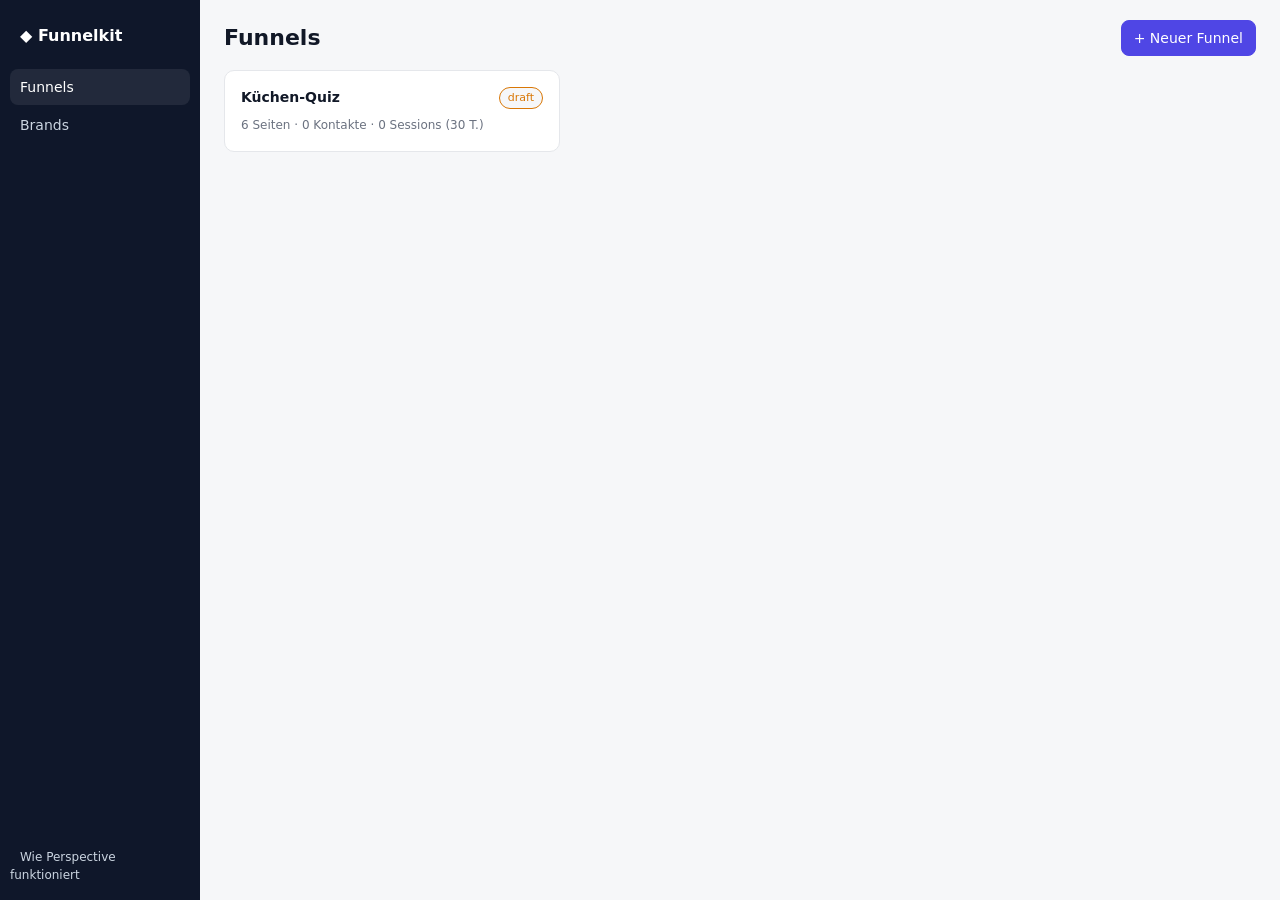
==== app/index.html @ 0e73f306 "Add Perspective reverse-engineering notes and Funnelkit clone EVIDENCE.md documents Perspective's da" ====
<!DOCTYPE html>
<html lang="de">
<head>
<meta charset="UTF-8">
<meta name="viewport" content="width=device-width, initial-scale=1">
<title>Funnelkit</title>
<link rel="stylesheet" href="styles.css">
</head>
<body>
<div id="app"></div>
<div id="toast" role="status" hidden></div>
<script src="runtime.js"></script>
<script src="app.js"></script>
</body>
</html>
---- app/styles.css ----
:root {
  --bg: #f6f7f9; --panel: #ffffff; --fg: #111827; --muted: #6b7280; --line: #e5e7eb;
  --accent: #4f46e5; --accent-fg: #ffffff; --danger: #dc2626; --ok: #059669; --warn: #d97706;
  --side: #0f172a; --side-fg: #cbd5e1; --r: 10px;
}
@media (prefers-color-scheme: dark) {
  :root { --bg: #0b0f17; --panel: #131a26; --fg: #e5e7eb; --muted: #94a3b8; --line: #243042; --side: #070a10; --accent: #818cf8; --accent-fg: #0b0f17; }
}
* { box-sizing: border-box; }
html, body { margin: 0; background: var(--bg); color: var(--fg); font: 14px/1.45 Inter, system-ui, -apple-system, "Segoe UI", sans-serif; }
#app { display: flex; min-height: 100vh; }
a { color: inherit; }
h1 { font-size: 22px; margin: 2px 0; outline: none; }
.muted { color: var(--muted); } .small { font-size: 12px; } .nowrap { white-space: nowrap; }
.row { display: flex; gap: 8px; align-items: center; flex-wrap: wrap; } .between { justify-content: space-between; } .grow { flex: 1; }

.side { width: 200px; flex-shrink: 0; background: var(--side); color: var(--side-fg); display: flex; flex-direction: column; padding: 16px 10px; gap: 2px; position: sticky; top: 0; height: 100vh; }
.side a { text-decoration: none; padding: 8px 10px; border-radius: 8px; }
.side a.on, .side a:hover { background: rgba(255,255,255,.08); color: #fff; }
.side .logo { font-weight: 800; color: #fff; font-size: 16px; margin-bottom: 12px; }
.side-foot { margin-top: auto; font-size: 12px; }
.main { flex: 1; min-width: 0; padding: 20px 24px 40px; }
.top { display: flex; justify-content: space-between; align-items: flex-end; gap: 12px; flex-wrap: wrap; margin-bottom: 14px; }

.btn { font: inherit; border: 1px solid var(--line); background: var(--panel); color: var(--fg); padding: 7px 12px; border-radius: 8px; cursor: pointer; text-decoration: none; display: inline-block; }
.btn:hover { border-color: var(--accent); }
.btn.primary { background: var(--accent); color: var(--accent-fg); border-color: var(--accent); }
.btn.ghost { background: transparent; border-style: dashed; }
.btn.sm { padding: 4px 9px; font-size: 12px; } .btn.full { width: 100%; margin-top: 8px; }
.btn.danger { color: var(--danger); }
.icon { border: 0; background: none; color: var(--muted); cursor: pointer; padding: 2px 6px; border-radius: 6px; font: inherit; }
.icon:hover { background: var(--bg); color: var(--fg); } .icon.danger:hover { color: var(--danger); }
.pill { font-size: 11px; padding: 2px 8px; border-radius: 99px; background: var(--bg); border: 1px solid var(--line); text-transform: lowercase; }
.pill.live, .pill.sent { color: var(--ok); border-color: currentColor; }
.pill.draft, .pill.scheduled { color: var(--warn); border-color: currentColor; }
.tag { font-size: 10px; text-transform: uppercase; letter-spacing: .06em; color: var(--muted); background: var(--bg); padding: 1px 6px; border-radius: 4px; }

.grid { display: grid; grid-template-columns: repeat(auto-fill, minmax(260px, 1fr)); gap: 12px; }
.fcard { background: var(--panel); border: 1px solid var(--line); border-radius: var(--r); padding: 16px; text-decoration: none; display: flex; flex-direction: column; gap: 8px; }
.fcard:hover { border-color: var(--accent); }
.fcard-top { display: flex; justify-content: space-between; gap: 8px; }

.tabs { display: flex; gap: 4px; border-bottom: 1px solid var(--line); margin-bottom: 16px; overflow-x: auto; }
.tabs a { padding: 8px 12px; text-decoration: none; color: var(--muted); border-bottom: 2px solid transparent; white-space: nowrap; }
.tabs a.on { color: var(--fg); border-color: var(--accent); }

.panel { background: var(--panel); border: 1px solid var(--line); border-radius: var(--r); padding: 14px; margin-bottom: 14px; }
.panel-h { font-weight: 600; margin-bottom: 10px; }
.editor { display: grid; grid-template-columns: 200px minmax(0, 1fr) 380px; gap: 14px; align-items: start; }
.editor .panel { margin: 0; }
.page-item { padding: 7px 9px; border-radius: 7px; cursor: pointer; display: flex; justify-content: space-between; gap: 6px; }
.page-item:hover { background: var(--bg); } .page-item.on { background: var(--accent); color: var(--accent-fg); }
.page-item.on .tag { background: rgba(255,255,255,.2); color: inherit; }
.block, .step { border: 1px solid var(--line); border-radius: 8px; padding: 10px; margin: 10px 0; display: flex; flex-direction: column; gap: 8px; }
.step { flex-direction: row; } .step-n { width: 24px; height: 24px; border-radius: 50%; background: var(--accent); color: var(--accent-fg); display: grid; place-items: center; font-size: 12px; flex-shrink: 0; }
.step .grow { display: flex; flex-direction: column; gap: 8px; }
.block-h { display: flex; justify-content: space-between; align-items: center; }
.fld { display: flex; flex-direction: column; gap: 3px; flex: 1; min-width: 110px; }
.fld span { font-size: 11px; color: var(--muted); }
input, select, textarea { font: inherit; color: var(--fg); background: var(--bg); border: 1px solid var(--line); border-radius: 7px; padding: 6px 8px; min-width: 0; }
input:focus, select:focus, textarea:focus { outline: 2px solid var(--accent); outline-offset: -1px; }
input[type=checkbox] { padding: 0; }
input[type=color] { padding: 2px; height: 34px; }
input.inline { background: transparent; border-color: transparent; } input.inline:hover { border-color: var(--line); }
input.strong { font-weight: 600; font-size: 15px; }
.opt-row { flex-wrap: nowrap; } .opt-row input:not(.pts) { flex: 1; } .opt-row .pts { width: 56px; flex: none; } .opt-row select { max-width: 140px; }
.checks label { display: flex; gap: 4px; align-items: center; }
.add-row { display: flex; flex-wrap: wrap; gap: 6px; margin-top: 8px; }
.preview { position: sticky; top: 16px; }
.phone { border: 8px solid #111827; border-radius: 28px; overflow: hidden; height: 640px; background: #fff; }
.phone iframe { width: 100%; height: 100%; border: 0; display: block; }

.table-wrap { overflow-x: auto; background: var(--panel); border: 1px solid var(--line); border-radius: var(--r); }
table { border-collapse: collapse; width: 100%; font-size: 13px; }
th, td { text-align: left; padding: 8px 10px; border-bottom: 1px solid var(--line); vertical-align: top; }
th { color: var(--muted); font-weight: 500; white-space: nowrap; background: var(--bg); }
.empty { padding: 40px; text-align: center; color: var(--muted); background: var(--panel); border: 1px dashed var(--line); border-radius: var(--r); }

.kpis { display: grid; grid-template-columns: repeat(4, 1fr); gap: 12px; margin: 14px 0; }
.kpi { background: var(--panel); border: 1px solid var(--line); border-radius: var(--r); padding: 14px; }
.kpi-v { font-size: 26px; font-weight: 700; font-variant-numeric: tabular-nums; }
.funnel-chart { display: flex; gap: 8px; align-items: flex-end; overflow-x: auto; padding-bottom: 4px; }
.fc-col { flex: 1; min-width: 72px; display: flex; flex-direction: column; align-items: center; gap: 2px; text-align: center; }
.fc-bar { height: 160px; width: 100%; display: flex; align-items: flex-end; background: var(--bg); border-radius: 6px; overflow: hidden; }
.fc-bar i { display: block; width: 100%; background: var(--accent); border-radius: 6px 6px 0 0; min-height: 2px; }
.fc-rel { font-size: 11px; color: var(--muted); }
.cols3 { display: grid; grid-template-columns: repeat(3, 1fr); gap: 14px; }
.hbar { display: grid; grid-template-columns: minmax(70px, 40%) 1fr 32px; gap: 8px; align-items: center; font-size: 12px; margin: 6px 0; }
.hbar span { overflow: hidden; text-overflow: ellipsis; white-space: nowrap; }
.hbar div { background: var(--bg); height: 8px; border-radius: 4px; } .hbar i { display: block; height: 100%; background: var(--accent); border-radius: 4px; }
.hbar b { text-align: right; font-variant-numeric: tabular-nums; }
.log { list-style: none; padding: 0; margin: 8px 0 0; display: flex; flex-direction: column; gap: 8px; font-size: 12px; }
.log pre { white-space: pre-wrap; background: var(--bg); padding: 8px; border-radius: 6px; margin: 4px 0 0; font: inherit; }
.brand-grid { display: grid; grid-template-columns: repeat(auto-fill, minmax(150px, 1fr)); gap: 10px; }
.swatches { display: flex; gap: 6px; margin-top: 10px; } .swatches i { width: 28px; height: 28px; border-radius: 6px; border: 1px solid var(--line); }

body.live #app { display: block; } body.live #live { width: 100vw; height: 100vh; border: 0; display: block; }
#toast { position: fixed; bottom: 20px; left: 50%; transform: translateX(-50%); background: var(--fg); color: var(--bg); padding: 9px 16px; border-radius: 8px; z-index: 10; }

@media (max-width: 1100px) { .editor { grid-template-columns: 180px minmax(0, 1fr); } .preview { grid-column: 1 / -1; position: static; } .phone { max-width: 400px; margin: 0 auto; } }
@media (max-width: 760px) {
  #app { flex-direction: column; }
  .side { width: auto; height: auto; position: static; flex-direction: row; flex-wrap: wrap; align-items: center; padding: 10px 16px; }
  .side .logo { margin: 0 8px 0 0; } .side-foot { margin: 0 0 0 auto; }
  .main { padding: 16px; }
  .editor, .cols3 { grid-template-columns: 1fr; } .kpis { grid-template-columns: repeat(2, 1fr); }
}
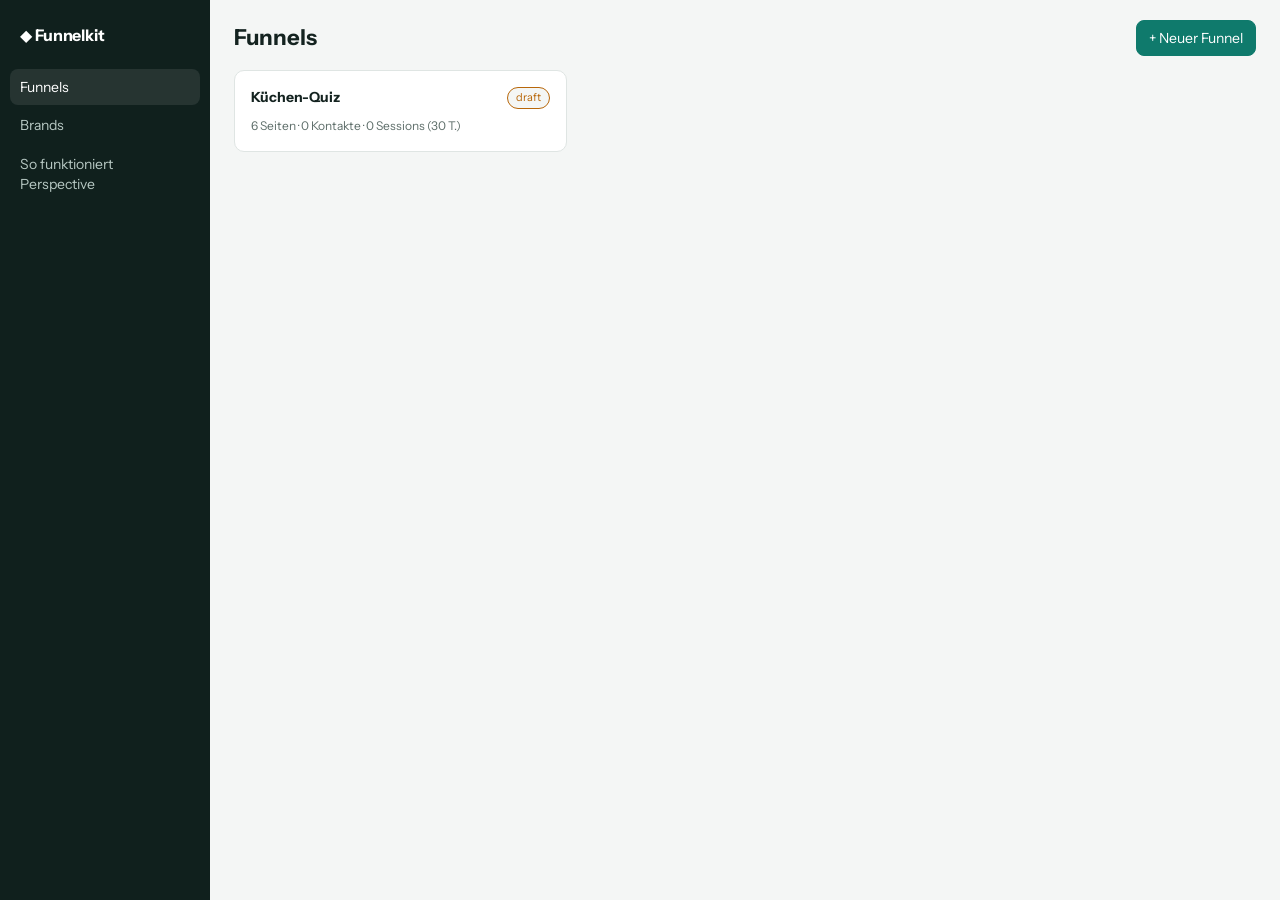
==== commit bf7ba813: "Make Funnelkit publishable as an artifact In-memory routing instead of #/paths, two-click deletes in" ====
--- a/app/index.html
+++ b/app/index.html
@@ -4,11 +4,14 @@
 <meta charset="UTF-8">
 <meta name="viewport" content="width=device-width, initial-scale=1">
 <title>Funnelkit</title>
+<link rel="preconnect" href="https://fonts.googleapis.com">
+<link rel="stylesheet" href="https://fonts.googleapis.com/css2?family=Instrument+Sans:wght@400;500;600;700&family=JetBrains+Mono:wght@400;500&display=swap">
 <link rel="stylesheet" href="styles.css">
 </head>
 <body>
 <div id="app"></div>
 <div id="toast" role="status" hidden></div>
+<div id="modal" hidden></div>
 <script src="runtime.js"></script>
 <script src="app.js"></script>
 </body>
--- a/app/styles.css
+++ b/app/styles.css
@@ -1,25 +1,33 @@
+/* Layout: dark sidebar + workbench; editor is three columns (pages · blocks · phone preview). */
 :root {
-  --bg: #f6f7f9; --panel: #ffffff; --fg: #111827; --muted: #6b7280; --line: #e5e7eb;
-  --accent: #4f46e5; --accent-fg: #ffffff; --danger: #dc2626; --ok: #059669; --warn: #d97706;
-  --side: #0f172a; --side-fg: #cbd5e1; --r: 10px;
+  --bg: #f4f6f5; --panel: #ffffff; --fg: #142320; --muted: #5e6e6a; --line: #dfe5e3;
+  --accent: #0f7a6c; --accent-fg: #ffffff; --danger: #c8372d; --ok: #14845a; --warn: #b8670a;
+  --side: #10201d; --side-fg: #b7c8c3; --side-hi: #ffffff; --phone: #10201d; --toast-bg: #142320; --toast-fg: #f4f6f5;
+  --font-ui: "Instrument Sans", system-ui, -apple-system, "Segoe UI", sans-serif;
+  --font-data: "JetBrains Mono", ui-monospace, Menlo, Consolas, monospace;
+  --r: 10px;
 }
 @media (prefers-color-scheme: dark) {
-  :root { --bg: #0b0f17; --panel: #131a26; --fg: #e5e7eb; --muted: #94a3b8; --line: #243042; --side: #070a10; --accent: #818cf8; --accent-fg: #0b0f17; }
+  :root:not([data-theme="light"]) { --bg: #0c1413; --panel: #121e1c; --fg: #e3ebe9; --muted: #8fa29d; --line: #22322f;
+    --accent: #3cc2ad; --accent-fg: #06201b; --danger: #f07167; --ok: #4ad295; --warn: #f0a548;
+    --side: #070d0c; --side-fg: #9fb3ae; --side-hi: #ffffff; --phone: #2a3a37; --toast-bg: #e3ebe9; --toast-fg: #0c1413; color-scheme: dark; }
 }
+:root[data-theme="dark"] { --bg: #0c1413; --panel: #121e1c; --fg: #e3ebe9; --muted: #8fa29d; --line: #22322f;
+  --accent: #3cc2ad; --accent-fg: #06201b; --danger: #f07167; --ok: #4ad295; --warn: #f0a548;
+  --side: #070d0c; --side-fg: #9fb3ae; --side-hi: #ffffff; --phone: #2a3a37; --toast-bg: #e3ebe9; --toast-fg: #0c1413; color-scheme: dark; }
 * { box-sizing: border-box; }
-html, body { margin: 0; background: var(--bg); color: var(--fg); font: 14px/1.45 Inter, system-ui, -apple-system, "Segoe UI", sans-serif; }
-#app { display: flex; min-height: 100vh; }
+html, body { margin: 0; background: var(--bg); color: var(--fg); font: 14px/1.45 var(--font-ui); }
+#app { display: flex; min-height: 100%; }
 a { color: inherit; }
 h1 { font-size: 22px; margin: 2px 0; outline: none; }
 .muted { color: var(--muted); } .small { font-size: 12px; } .nowrap { white-space: nowrap; }
 .row { display: flex; gap: 8px; align-items: center; flex-wrap: wrap; } .between { justify-content: space-between; } .grow { flex: 1; }
 
-.side { width: 200px; flex-shrink: 0; background: var(--side); color: var(--side-fg); display: flex; flex-direction: column; padding: 16px 10px; gap: 2px; position: sticky; top: 0; height: 100vh; }
+.side { width: 210px; flex-shrink: 0; background: var(--side); color: var(--side-fg); display: flex; flex-direction: column; padding: 16px 10px 16px max(10px, env(safe-area-inset-left, 0px)); gap: 2px; position: sticky; top: env(safe-area-inset-top, 0px); height: 100vh; align-self: flex-start; }
 .side a { text-decoration: none; padding: 8px 10px; border-radius: 8px; }
-.side a.on, .side a:hover { background: rgba(255,255,255,.08); color: #fff; }
-.side .logo { font-weight: 800; color: #fff; font-size: 16px; margin-bottom: 12px; }
-.side-foot { margin-top: auto; font-size: 12px; }
-.main { flex: 1; min-width: 0; padding: 20px 24px 40px; }
+.side a.on, .side a:hover { background: color-mix(in srgb, var(--side-hi) 9%, transparent); color: var(--side-hi); }
+.side .logo { font-weight: 700; letter-spacing: -.01em; color: var(--side-hi); font-size: 16px; margin-bottom: 12px; }
+.main { flex: 1; min-width: 0; padding-block: 20px 40px; padding-left: max(24px, env(safe-area-inset-left, 0px)); padding-right: max(24px, env(safe-area-inset-right, 0px)); }
 .top { display: flex; justify-content: space-between; align-items: flex-end; gap: 12px; flex-wrap: wrap; margin-bottom: 14px; }
 
 .btn { font: inherit; border: 1px solid var(--line); background: var(--panel); color: var(--fg); padding: 7px 12px; border-radius: 8px; cursor: pointer; text-decoration: none; display: inline-block; }
@@ -50,7 +58,7 @@
 .editor .panel { margin: 0; }
 .page-item { padding: 7px 9px; border-radius: 7px; cursor: pointer; display: flex; justify-content: space-between; gap: 6px; }
 .page-item:hover { background: var(--bg); } .page-item.on { background: var(--accent); color: var(--accent-fg); }
-.page-item.on .tag { background: rgba(255,255,255,.2); color: inherit; }
+.page-item.on .tag { background: color-mix(in srgb, var(--accent-fg) 22%, transparent); color: inherit; }
 .block, .step { border: 1px solid var(--line); border-radius: 8px; padding: 10px; margin: 10px 0; display: flex; flex-direction: column; gap: 8px; }
 .step { flex-direction: row; } .step-n { width: 24px; height: 24px; border-radius: 50%; background: var(--accent); color: var(--accent-fg); display: grid; place-items: center; font-size: 12px; flex-shrink: 0; }
 .step .grow { display: flex; flex-direction: column; gap: 8px; }
@@ -67,7 +75,7 @@
 .checks label { display: flex; gap: 4px; align-items: center; }
 .add-row { display: flex; flex-wrap: wrap; gap: 6px; margin-top: 8px; }
 .preview { position: sticky; top: 16px; }
-.phone { border: 8px solid #111827; border-radius: 28px; overflow: hidden; height: 640px; background: #fff; }
+.phone { border: 8px solid var(--phone); border-radius: 28px; overflow: hidden; height: 640px; background: var(--panel); }
 .phone iframe { width: 100%; height: 100%; border: 0; display: block; }
 
 .table-wrap { overflow-x: auto; background: var(--panel); border: 1px solid var(--line); border-radius: var(--r); }
@@ -95,13 +103,32 @@
 .swatches { display: flex; gap: 6px; margin-top: 10px; } .swatches i { width: 28px; height: 28px; border-radius: 6px; border: 1px solid var(--line); }
 
 body.live #app { display: block; } body.live #live { width: 100vw; height: 100vh; border: 0; display: block; }
-#toast { position: fixed; bottom: 20px; left: 50%; transform: translateX(-50%); background: var(--fg); color: var(--bg); padding: 9px 16px; border-radius: 8px; z-index: 10; }
+#toast { position: fixed; bottom: calc(20px + env(safe-area-inset-bottom, 0px)); left: 50%; transform: translateX(-50%); background: var(--toast-bg); color: var(--toast-fg); padding: 9px 16px; border-radius: 8px; z-index: 10; }
 
 @media (max-width: 1100px) { .editor { grid-template-columns: 180px minmax(0, 1fr); } .preview { grid-column: 1 / -1; position: static; } .phone { max-width: 400px; margin: 0 auto; } }
 @media (max-width: 760px) {
   #app { flex-direction: column; }
-  .side { width: auto; height: auto; position: static; flex-direction: row; flex-wrap: wrap; align-items: center; padding: 10px 16px; }
-  .side .logo { margin: 0 8px 0 0; } .side-foot { margin: 0 0 0 auto; }
-  .main { padding: 16px; }
+  .side { width: auto; height: auto; position: static; padding-left: max(16px, env(safe-area-inset-left, 0px)); padding-right: max(16px, env(safe-area-inset-right, 0px)); flex-direction: row; flex-wrap: wrap; align-items: center; padding: 10px 16px; }
+  .side .logo { margin: 0 8px 0 0; }
+  .main { padding-block: 16px; padding-left: max(16px, env(safe-area-inset-left, 0px)); padding-right: max(16px, env(safe-area-inset-right, 0px)); }
   .editor, .cols3 { grid-template-columns: 1fr; } .kpis { grid-template-columns: repeat(2, 1fr); }
 }
+
+.kpi-v, .hbar b, .fc-col b, td.nowrap, .pts { font-family: var(--font-data); }
+.btn:focus-visible, .icon:focus-visible, .side a:focus-visible, .tabs a:focus-visible, .page-item:focus-visible { outline: 2px solid var(--accent); outline-offset: 2px; }
+.btn.armed { background: var(--danger); color: var(--accent-fg); border-color: var(--danger); }
+.icon.armed { color: var(--danger); font-size: 11px; }
+.live-close { position: fixed; top: calc(12px + env(safe-area-inset-top, 0px)); right: calc(12px + env(safe-area-inset-right, 0px)); box-shadow: 0 4px 16px rgba(0,0,0,.18); }
+#modal { position: fixed; inset: 0; background: color-mix(in srgb, var(--fg) 40%, transparent); display: grid; place-items: center; z-index: 20; padding: 16px; }
+#modal[hidden] { display: none; }
+.modal-card { background: var(--panel); border: 1px solid var(--line); border-radius: var(--r); padding: 18px; width: min(720px, 100%); display: flex; flex-direction: column; gap: 10px; }
+.modal-card textarea { font: 12px/1.5 var(--font-data); width: 100%; }
+.doc { max-width: 760px; line-height: 1.6; }
+.doc h1 { font-size: 26px; text-wrap: balance; } .doc h2 { font-size: 18px; margin-top: 28px; text-wrap: balance; }
+.doc p, .doc li { max-width: 68ch; }
+.doc code { font: 12.5px var(--font-data); background: var(--panel); border: 1px solid var(--line); padding: 1px 4px; border-radius: 4px; }
+.doc pre { background: var(--panel); border: 1px solid var(--line); border-radius: 8px; padding: 12px 14px; overflow-x: auto; }
+.doc pre code { border: 0; padding: 0; background: none; font-size: 12px; }
+.doc .tbl { overflow-x: auto; } .doc table { background: var(--panel); border: 1px solid var(--line); }
+.doc a { color: var(--accent); }
+@media (prefers-reduced-motion: reduce) { * { transition: none !important; animation: none !important; } }
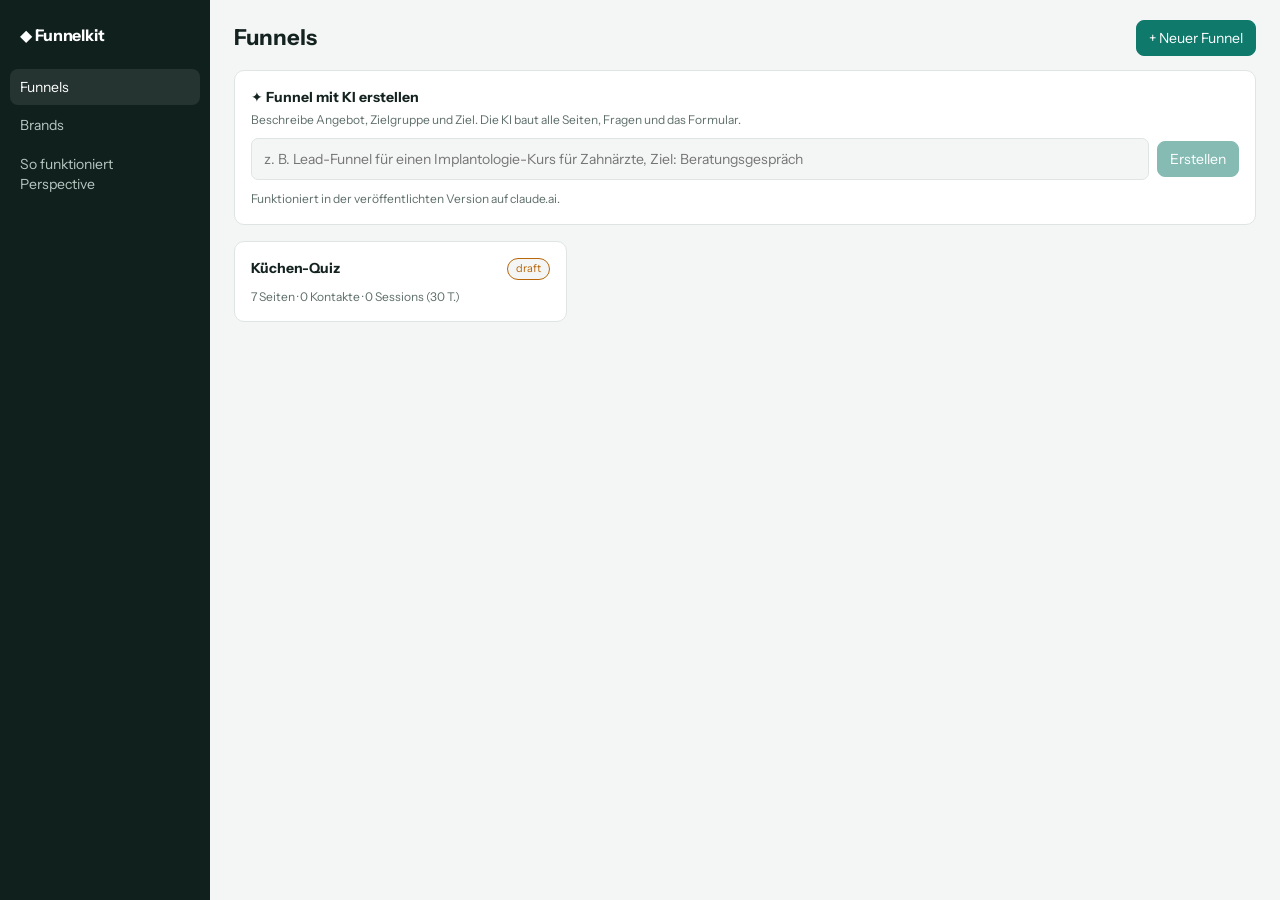
==== commit f423ddd7: "Rebuild the editor Perspective-style and add an AI chat Top bar with tabs, Übersicht/AI Chat panel, " ====
--- a/app/index.html
+++ b/app/index.html
@@ -13,6 +13,7 @@
 <div id="toast" role="status" hidden></div>
 <div id="modal" hidden></div>
 <script src="runtime.js"></script>
+<script src="editor.js"></script>
 <script src="app.js"></script>
 </body>
 </html>
--- a/app/styles.css
+++ b/app/styles.css
@@ -16,6 +16,7 @@
   --accent: #3cc2ad; --accent-fg: #06201b; --danger: #f07167; --ok: #4ad295; --warn: #f0a548;
   --side: #070d0c; --side-fg: #9fb3ae; --side-hi: #ffffff; --phone: #2a3a37; --toast-bg: #e3ebe9; --toast-fg: #0c1413; color-scheme: dark; }
 * { box-sizing: border-box; }
+[hidden] { display: none !important; }
 html, body { margin: 0; background: var(--bg); color: var(--fg); font: 14px/1.45 var(--font-ui); }
 #app { display: flex; min-height: 100%; }
 a { color: inherit; }
@@ -132,3 +133,133 @@
 .doc .tbl { overflow-x: auto; } .doc table { background: var(--panel); border: 1px solid var(--line); }
 .doc a { color: var(--accent); }
 @media (prefers-reduced-motion: reduce) { * { transition: none !important; animation: none !important; } }
+
+/* ---------- Studio (funnel editor) ---------- */
+:root { --canvas: #e9eeec; --canvas-dot: #d3dbd8; --sel: #2563eb; --bar: #16181d; --bar-fg: #e8eaee; }
+@media (prefers-color-scheme: dark) { :root:not([data-theme="light"]) { --canvas: #0a1110; --canvas-dot: #1c2826; --sel: #60a5fa; --bar: #e8eaee; --bar-fg: #16181d; } }
+:root[data-theme="dark"] { --canvas: #0a1110; --canvas-dot: #1c2826; --sel: #60a5fa; --bar: #e8eaee; --bar-fg: #16181d; }
+
+body.studio #app { display: flex; flex-direction: column; height: 100vh; height: 100dvh; min-height: 0; }
+.st-top { display: grid; grid-template-columns: minmax(0, 1fr) auto minmax(0, 1fr); align-items: center; gap: 12px; padding-block: 10px;
+  padding-left: max(16px, env(safe-area-inset-left, 0px)); padding-right: max(16px, env(safe-area-inset-right, 0px));
+  background: var(--panel); border-bottom: 1px solid var(--line); flex-shrink: 0; }
+.st-top-l, .st-top-r { display: flex; align-items: center; gap: 8px; min-width: 0; }
+.st-top-r { justify-content: flex-end; }
+.st-icon { width: 38px; height: 38px; display: grid; place-items: center; border-radius: 10px; border: 0; background: none; color: var(--fg); font-size: 18px; text-decoration: none; cursor: pointer; flex-shrink: 0; }
+.st-icon:hover { background: var(--bg); }
+.st-name { font: 600 16px var(--font-ui); border: 1px solid transparent; background: transparent; padding: 7px 9px; min-width: 0; width: 100%; max-width: 340px; }
+.st-name:hover { border-color: var(--line); }
+.st-tabs { display: flex; gap: 2px; background: var(--bg); padding: 4px; border-radius: 12px; overflow-x: auto; }
+.st-tabs a { display: flex; align-items: center; gap: 7px; padding: 8px 14px; border-radius: 9px; text-decoration: none; color: var(--muted); font-weight: 500; white-space: nowrap; }
+.st-tabs a span { font-size: 12px; opacity: .8; }
+.st-tabs a em { font-style: normal; font-size: 11px; background: var(--line); border-radius: 99px; padding: 1px 7px; color: var(--fg); }
+.st-tabs a.on { background: var(--panel); color: var(--fg); box-shadow: 0 1px 3px rgba(0,0,0,.08); }
+.st-page { overflow: auto; flex: 1; }
+
+.st-body { flex: 1; min-height: 0; display: grid; grid-template-columns: 340px minmax(0, 1fr) 300px; gap: 12px; padding: 12px;
+  padding-left: max(12px, env(safe-area-inset-left, 0px)); padding-right: max(12px, env(safe-area-inset-right, 0px)); background: var(--canvas); }
+.st-left, .st-right { background: var(--panel); border: 1px solid var(--line); border-radius: 16px; display: flex; flex-direction: column; min-height: 0; overflow: hidden; }
+.st-scroll { overflow-y: auto; flex: 1; min-height: 0; }
+.st-seg { display: grid; grid-template-columns: 1fr 1fr; gap: 4px; margin: 12px; padding: 4px; background: var(--bg); border-radius: 12px; flex-shrink: 0; }
+.st-seg button { font: 500 14px var(--font-ui); border: 0; padding: 9px; border-radius: 9px; background: none; color: var(--muted); cursor: pointer; }
+.st-seg button[aria-selected="true"] { background: var(--panel); color: var(--fg); box-shadow: 0 1px 3px rgba(0,0,0,.1); }
+.st-sec { padding: 12px 14px; border-top: 1px solid var(--line); display: flex; flex-direction: column; gap: 10px; }
+.st-scroll > .st-sec:first-child { border-top: 0; }
+.st-sec-h { display: flex; justify-content: space-between; align-items: center; font-size: 11px; font-weight: 600; text-transform: uppercase; letter-spacing: .07em; color: var(--muted); }
+.st-sub { font-size: 12px; font-weight: 600; color: var(--muted); margin-top: 4px; }
+.st-tip { margin: 0; }
+.st-list { list-style: none; margin: 0; padding: 0; display: flex; flex-direction: column; gap: 2px; }
+.st-row { display: flex; align-items: center; border-radius: 9px; position: relative; }
+.st-row:hover { background: var(--bg); }
+.st-row.on { background: color-mix(in srgb, var(--sel) 12%, transparent); }
+.st-row.on .st-num { background: var(--sel); color: #fff; }
+.st-row.dragging { opacity: .4; }
+.st-row.drop-before::before, .st-row.drop-after::after { content: ""; position: absolute; left: 6px; right: 6px; height: 2px; background: var(--sel); border-radius: 2px; }
+.st-row.drop-before::before { top: -2px; } .st-row.drop-after::after { bottom: -2px; }
+.st-row-main { flex: 1; min-width: 0; display: flex; align-items: center; gap: 10px; padding: 7px 8px; border: 0; background: none; color: inherit; font: inherit; text-align: left; cursor: pointer; border-radius: 9px; }
+.st-row-t { flex: 1; min-width: 0; display: flex; flex-direction: column; overflow: hidden; }
+.st-row-t, .st-row-t > * { white-space: nowrap; overflow: hidden; text-overflow: ellipsis; }
+.st-row-t b { font-weight: 500; } .st-row-t .muted { font-size: 12px; }
+.st-num { width: 22px; height: 22px; border-radius: 6px; background: var(--bg); display: grid; place-items: center; font: 600 11px var(--font-data); flex-shrink: 0; }
+.st-bi { width: 26px; height: 26px; border-radius: 7px; background: var(--bg); display: grid; place-items: center; font-weight: 700; font-size: 13px; color: var(--accent); flex-shrink: 0; }
+.st-grip { color: var(--muted); padding: 0 8px; cursor: grab; opacity: 0; } .st-row:hover .st-grip { opacity: 1; }
+.st-menu { display: flex; flex-direction: column; border: 1px solid var(--line); border-radius: 10px; overflow: hidden; }
+.st-menu button { font: inherit; text-align: left; border: 0; background: var(--panel); color: var(--fg); padding: 9px 12px; cursor: pointer; }
+.st-menu button:hover { background: var(--bg); }
+.st-pal-g { display: flex; flex-direction: column; gap: 6px; } .st-pal-g + .st-pal-g { margin-top: 6px; }
+.st-pal-h { font-size: 11px; color: var(--muted); }
+.st-pal { display: grid; grid-template-columns: repeat(3, minmax(0, 1fr)); gap: 6px; }
+.st-pal button { font: 500 12px var(--font-ui); display: flex; flex-direction: column; align-items: center; gap: 4px; padding: 10px 4px; border: 1px solid var(--line); border-radius: 10px; background: var(--panel); color: var(--fg); cursor: pointer; text-align: center; }
+.st-pal button span { font-size: 16px; color: var(--accent); font-weight: 700; }
+.st-pal button:hover { border-color: var(--accent); background: color-mix(in srgb, var(--accent) 6%, var(--panel)); }
+
+.st-canvas { position: relative; min-height: 0; display: flex; flex-direction: column; align-items: center; border-radius: 16px;
+  background-image: radial-gradient(var(--canvas-dot) 1px, transparent 1px); background-size: 18px 18px; overflow: hidden; }
+.st-stage { flex: 1; min-height: 0; width: 100%; display: flex; justify-content: center; padding: 16px 16px 84px; }
+.st-stage iframe { border: 0; background: #fff; border-radius: 22px; box-shadow: 0 1px 2px rgba(0,0,0,.06), 0 12px 40px rgba(16,32,29,.14); width: 100%; height: 100%; transition: max-width .25s; }
+.st-stage.mobile iframe { max-width: 410px; } .st-stage.desktop iframe { max-width: 1100px; border-radius: 12px; }
+.st-toolbar { position: absolute; bottom: 16px; left: 50%; transform: translateX(-50%); display: flex; align-items: center; gap: 2px; background: var(--bar); color: var(--bar-fg); border-radius: 99px; padding: 5px 8px; box-shadow: 0 10px 30px rgba(0,0,0,.25); max-width: calc(100% - 24px); overflow-x: auto; }
+.st-toolbar button { font: 600 15px var(--font-ui); width: 36px; height: 36px; flex-shrink: 0; border: 0; border-radius: 99px; background: none; color: inherit; cursor: pointer; }
+.st-toolbar button:hover { background: color-mix(in srgb, var(--bar-fg) 14%, transparent); }
+.st-toolbar button.on { background: var(--sel); color: #fff; }
+.st-toolbar .sep { width: 1px; height: 20px; background: color-mix(in srgb, var(--bar-fg) 25%, transparent); margin: 0 4px; flex-shrink: 0; }
+.st-pn { font: 500 13px var(--font-data); min-width: 48px; text-align: center; flex-shrink: 0; }
+.st-palette { position: absolute; bottom: 72px; left: 50%; transform: translateX(-50%); width: min(380px, calc(100% - 24px)); max-height: 60%; overflow-y: auto; background: var(--panel); border: 1px solid var(--line); border-radius: 14px; padding: 12px; box-shadow: 0 16px 40px rgba(0,0,0,.2); }
+
+.st-right .fld, .st-left .fld { min-width: 0; }
+.st-right textarea { resize: vertical; }
+.chk { display: flex; align-items: center; gap: 8px; font-size: 13px; cursor: pointer; }
+.seg { display: flex; border: 1px solid var(--line); border-radius: 8px; overflow: hidden; }
+.seg button { flex: 1; font: 500 12px var(--font-ui); border: 0; background: var(--panel); color: var(--fg); padding: 7px 4px; cursor: pointer; }
+.seg button + button { border-left: 1px solid var(--line); }
+.seg button.on { background: var(--accent); color: var(--accent-fg); }
+.fld.color input[type=color] { width: 44px; height: 32px; padding: 2px; }
+.grid2 { display: grid; grid-template-columns: 1fr 1fr; gap: 6px; }
+.row.wrap { flex-wrap: wrap; }
+.arr { display: flex; flex-direction: column; gap: 6px; }
+.arr-row { display: flex; gap: 4px; align-items: flex-start; flex-wrap: wrap; padding: 6px; border: 1px solid var(--line); border-radius: 8px; }
+.arr-row input, .arr-row select, .arr-row textarea { flex: 1 1 110px; min-width: 0; font-size: 13px; padding: 5px 7px; }
+.arr-row input.xs { flex: 0 0 52px; }
+.arr-act { display: flex; margin-left: auto; }
+
+/* AI chat */
+.chat { display: flex; flex-direction: column; flex: 1; min-height: 0; }
+.chat-log { flex: 1; min-height: 0; overflow-y: auto; padding: 4px 14px 12px; display: flex; flex-direction: column; gap: 12px; }
+.msg { line-height: 1.5; font-size: 14px; white-space: pre-wrap; overflow-wrap: anywhere; }
+.msg.user { align-self: flex-end; max-width: 88%; background: var(--bg); border: 1px solid var(--line); padding: 10px 13px; border-radius: 14px 14px 4px 14px; }
+.msg.ai { display: flex; flex-direction: column; gap: 8px; align-items: flex-start; }
+.msg.err > div { color: var(--danger); }
+.msg-done { display: flex; align-items: center; gap: 8px; font-weight: 600; border: 1px solid var(--line); border-radius: 10px; padding: 9px 12px; width: 100%; white-space: normal; }
+.msg-done span { width: 20px; height: 20px; border-radius: 50%; background: var(--ok); color: #fff; display: grid; place-items: center; font-size: 12px; flex-shrink: 0; }
+.msg.thinking { flex-direction: row; align-items: center; gap: 8px; color: var(--muted); }
+.dots { display: inline-flex; gap: 3px; } .dots i { width: 6px; height: 6px; border-radius: 50%; background: var(--accent); animation: blink 1.2s infinite both; }
+.dots i:nth-child(2) { animation-delay: .2s; } .dots i:nth-child(3) { animation-delay: .4s; }
+@keyframes blink { 0%, 80%, 100% { opacity: .25; } 40% { opacity: 1; } }
+.chat-empty { display: flex; flex-direction: column; gap: 12px; padding-top: 4px; }
+.chat-empty p { margin: 0; line-height: 1.5; color: var(--muted); } .chat-empty strong { color: var(--fg); }
+.chips { display: flex; flex-direction: column; gap: 6px; }
+.chip { font: inherit; font-size: 13px; text-align: left; border: 1px solid var(--line); background: var(--panel); color: var(--fg); padding: 8px 11px; border-radius: 10px; cursor: pointer; }
+.chip:hover { border-color: var(--accent); }
+.chat-note { margin: 0 14px 8px; font-size: 12px; color: var(--muted); background: var(--bg); border-radius: 8px; padding: 8px 10px; line-height: 1.45; }
+.composer { margin: 0 12px 12px; border: 1px solid var(--line); border-radius: 14px; padding: 10px; display: flex; flex-direction: column; gap: 8px; background: var(--bg); flex-shrink: 0; }
+.composer textarea { border: 0; background: transparent; resize: none; padding: 2px; font-size: 14px; }
+.composer textarea:focus { outline: none; }
+.composer:focus-within { border-color: var(--accent); }
+.composer-row { display: flex; justify-content: space-between; align-items: center; gap: 8px; }
+.ctx-chip { align-self: flex-start; display: inline-flex; align-items: center; gap: 6px; font-size: 12px; font-weight: 600; color: var(--sel); background: color-mix(in srgb, var(--sel) 10%, transparent); padding: 4px 6px 4px 10px; border-radius: 99px; max-width: 100%; overflow: hidden; white-space: nowrap; text-overflow: ellipsis; }
+.ctx-chip.page { color: var(--muted); background: var(--panel); padding-right: 10px; }
+.ctx-chip button { border: 0; background: none; color: inherit; cursor: pointer; font-size: 14px; padding: 0 4px; }
+.btn:disabled { opacity: .5; cursor: not-allowed; }
+
+.ai-create { display: flex; flex-direction: column; gap: 10px; background: var(--panel); border: 1px solid var(--line); border-radius: var(--r); padding: 16px; margin-bottom: 16px; }
+.ai-create label { display: flex; flex-direction: column; gap: 3px; }
+.ai-create .row { flex-wrap: nowrap; } .ai-create input { flex: 1; min-width: 0; padding: 10px 12px; }
+
+@media (max-width: 1180px) { .st-body { grid-template-columns: 300px minmax(0, 1fr) 270px; } .st-tabs a span { display: none; } }
+@media (max-width: 960px) {
+  body.studio #app { height: auto; min-height: 100vh; }
+  .st-top { grid-template-columns: minmax(0, 1fr) auto; } .st-tabs { grid-column: 1 / -1; grid-row: 2; }
+  .st-top-r .pill { display: none; } .st-top-r { gap: 2px; } .st-name { min-width: 120px; }
+  .st-body { grid-template-columns: 1fr; }
+  .st-canvas { height: 78vh; order: -1; } .st-left, .st-right { max-height: 70vh; }
+}
